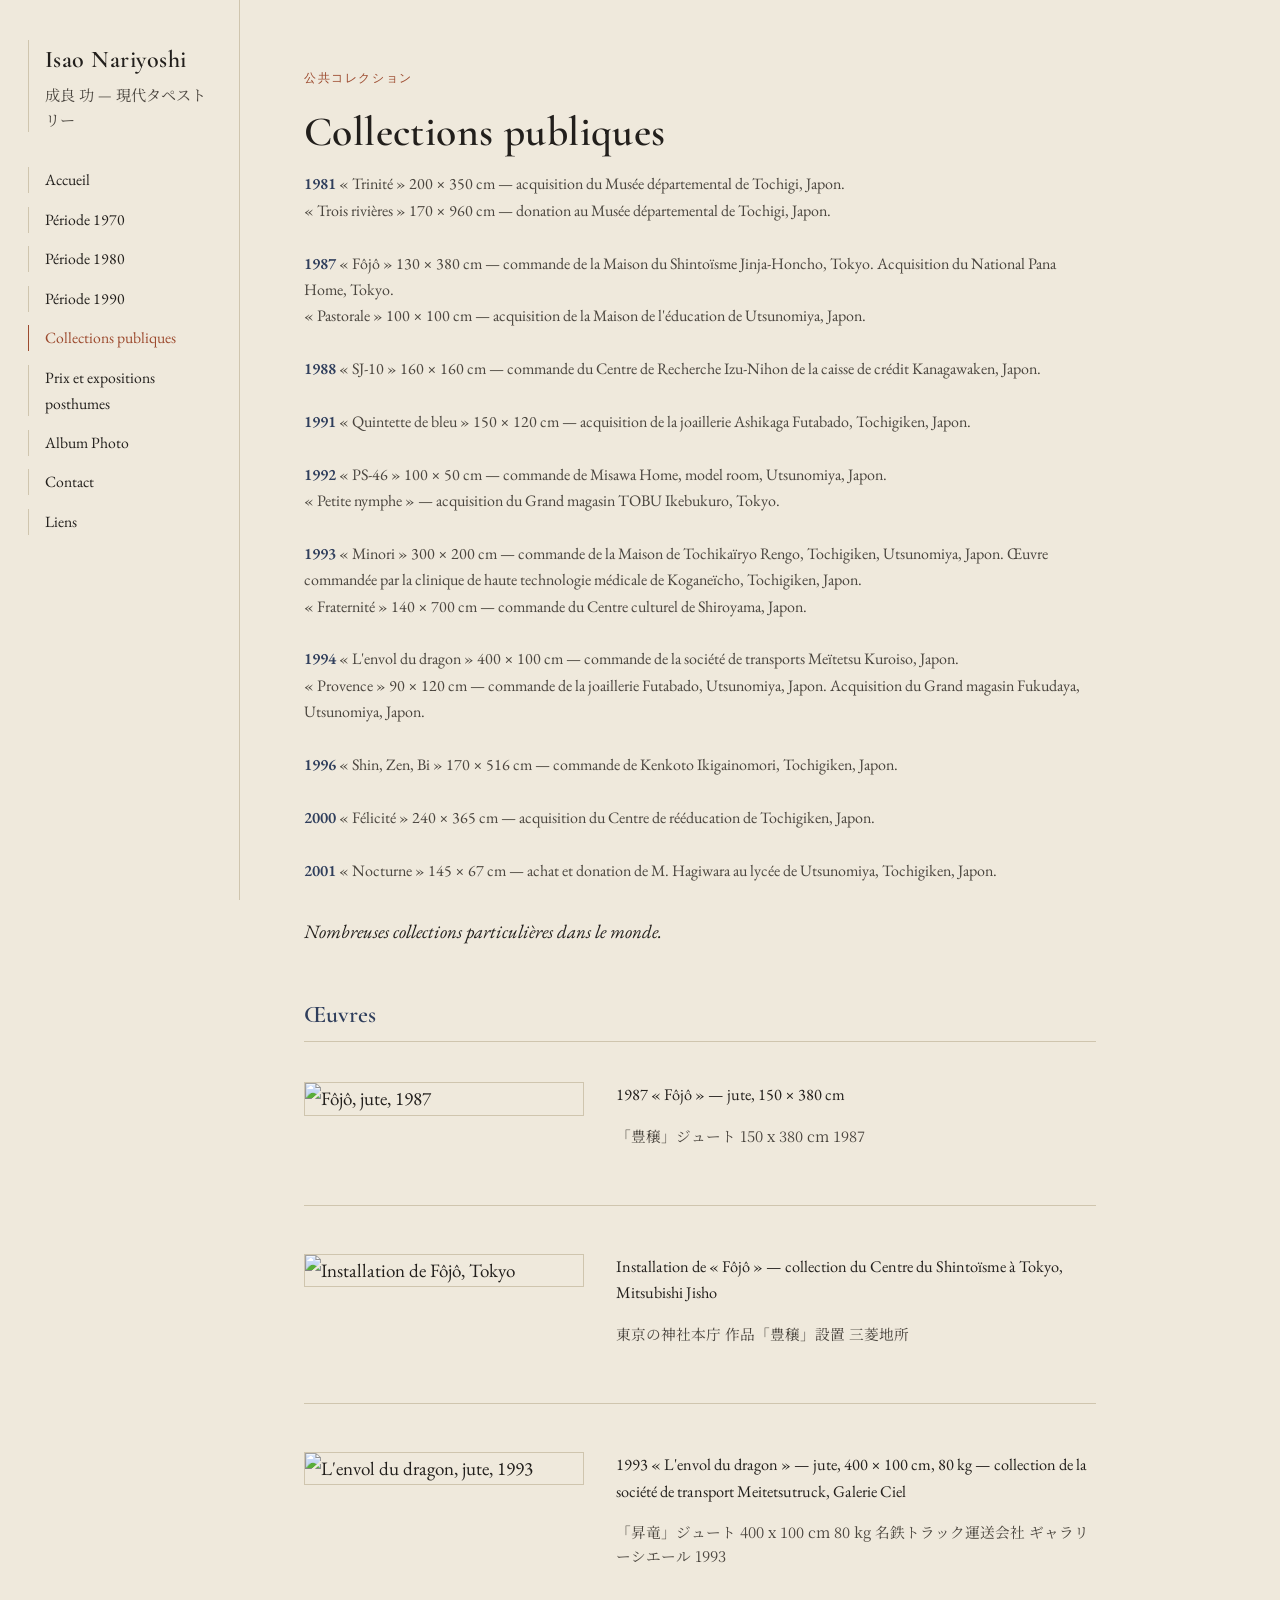
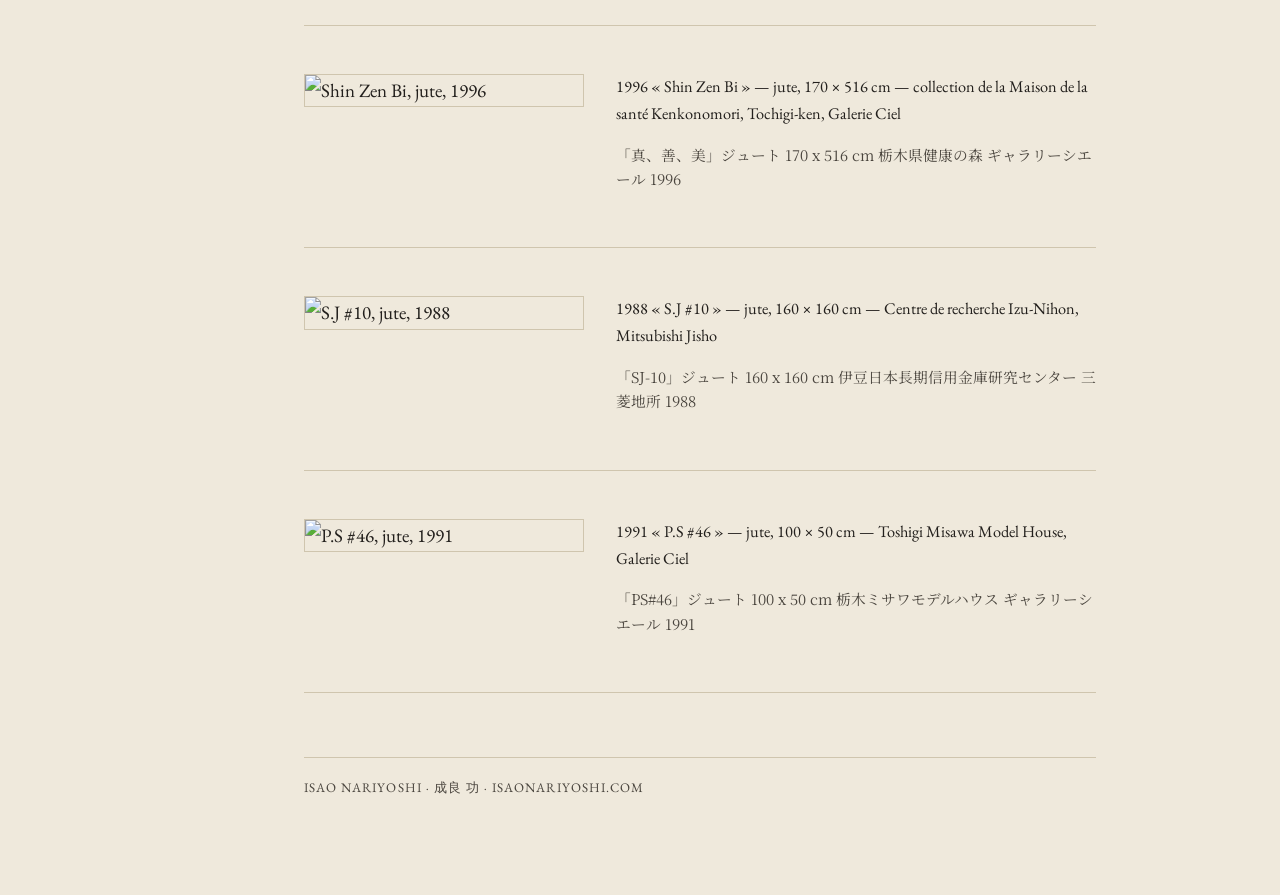
==== collections-publiques.html @ 6d0f4707 "Add files via upload" ====
<!DOCTYPE html>
<html lang="fr">
<head>
<meta charset="UTF-8">
<meta name="viewport" content="width=device-width, initial-scale=1">
<title>Collections publiques — Isao Nariyoshi</title>
<link rel="stylesheet" href="style.css">
</head>
<body>
<div class="shell">

<nav class="thread-nav">
  <a href="index.html" style="text-decoration:none;">
    <span class="mark">Isao Nariyoshi</span>
    <span class="mark-jp">成良 功 — 現代タペストリー</span>
  </a>
  <ul>
    <li><a href="index.html">Accueil</a></li>
    <li><a href="periode-1970.html">Période 1970</a></li>
    <li><a href="periode-1980.html">Période 1980</a></li>
    <li><a href="periode-1990.html">Période 1990</a></li>
    <li><a href="collections-publiques.html" aria-current="page">Collections publiques</a></li>
    <li><a href="prix-expositions.html">Prix et expositions posthumes</a></li>
    <li><a href="album-photo.html">Album Photo</a></li>
    <li><a href="contact.html">Contact</a></li>
    <li><a href="liens.html">Liens</a></li>
  </ul>
</nav>

<main>
  <p class="eyebrow jp">公共コレクション</p>
  <h1>Collections publiques</h1>

  <div class="expo-block" style="font-size:1rem;">
    <span class="yr">1981</span> « Trinité » 200 × 350 cm — acquisition du Musée départemental de Tochigi, Japon.<br>
    « Trois rivières » 170 × 960 cm — donation au Musée départemental de Tochigi, Japon.<br><br>
    <span class="yr">1987</span> « Fôjô » 130 × 380 cm — commande de la Maison du Shintoïsme Jinja-Honcho, Tokyo. Acquisition du National Pana Home, Tokyo.<br>
    « Pastorale » 100 × 100 cm — acquisition de la Maison de l'éducation de Utsunomiya, Japon.<br><br>
    <span class="yr">1988</span> « SJ-10 » 160 × 160 cm — commande du Centre de Recherche Izu-Nihon de la caisse de crédit Kanagawaken, Japon.<br><br>
    <span class="yr">1991</span> « Quintette de bleu » 150 × 120 cm — acquisition de la joaillerie Ashikaga Futabado, Tochigiken, Japon.<br><br>
    <span class="yr">1992</span> « PS-46 » 100 × 50 cm — commande de Misawa Home, model room, Utsunomiya, Japon.<br>
    « Petite nymphe » — acquisition du Grand magasin TOBU Ikebukuro, Tokyo.<br><br>
    <span class="yr">1993</span> « Minori » 300 × 200 cm — commande de la Maison de Tochikaïryo Rengo, Tochigiken, Utsunomiya, Japon. Œuvre commandée par la clinique de haute technologie médicale de Koganeïcho, Tochigiken, Japon.<br>
    « Fraternité » 140 × 700 cm — commande du Centre culturel de Shiroyama, Japon.<br><br>
    <span class="yr">1994</span> « L'envol du dragon » 400 × 100 cm — commande de la société de transports Meïtetsu Kuroiso, Japon.<br>
    « Provence » 90 × 120 cm — commande de la joaillerie Futabado, Utsunomiya, Japon. Acquisition du Grand magasin Fukudaya, Utsunomiya, Japon.<br><br>
    <span class="yr">1996</span> « Shin, Zen, Bi » 170 × 516 cm — commande de Kenkoto Ikigainomori, Tochigiken, Japon.<br><br>
    <span class="yr">2000</span> « Félicité » 240 × 365 cm — acquisition du Centre de rééducation de Tochigiken, Japon.<br><br>
    <span class="yr">2001</span> « Nocturne » 145 × 67 cm — achat et donation de M. Hagiwara au lycée de Utsunomiya, Tochigiken, Japon.
  </div>

  <p style="margin-top:2rem; font-style:italic;">Nombreuses collections particulières dans le monde.</p>

  <h2 class="section-title">Œuvres</h2>
  <div class="works">
    <div class="work">
      <img src="https://static.wixstatic.com/media/222d2c_b9faa713810f476a86677f1b14408208~mv2.jpg" alt="Fôjô, jute, 1987" loading="lazy">
      <div><p class="cap-fr">1987 « Fôjô » — jute, 150 × 380 cm</p><p class="cap-jp">「豊穣」ジュート 150 x 380 cm 1987</p></div>
    </div>
    <div class="work">
      <img src="https://static.wixstatic.com/media/222d2c_545b6b3ff33b433e8ed981dfb9680978~mv2.jpg" alt="Installation de Fôjô, Tokyo" loading="lazy">
      <div><p class="cap-fr">Installation de « Fôjô » — collection du Centre du Shintoïsme à Tokyo, Mitsubishi Jisho</p><p class="cap-jp">東京の神社本庁 作品「豊穣」設置 三菱地所</p></div>
    </div>
    <div class="work">
      <img src="https://static.wixstatic.com/media/222d2c_ed255cbe9d344fa0a2e582b6d4b2922c~mv2.jpg" alt="L'envol du dragon, jute, 1993" loading="lazy">
      <div><p class="cap-fr">1993 « L'envol du dragon » — jute, 400 × 100 cm, 80 kg — collection de la société de transport Meitetsutruck, Galerie Ciel</p><p class="cap-jp">「昇竜」ジュート 400 x 100 cm 80 kg 名鉄トラック運送会社 ギャラリーシエール 1993</p></div>
    </div>
    <div class="work">
      <img src="https://static.wixstatic.com/media/222d2c_2ae6be08cb77484ba2b7a777e7d9554f~mv2.jpg" alt="Shin Zen Bi, jute, 1996" loading="lazy">
      <div><p class="cap-fr">1996 « Shin Zen Bi » — jute, 170 × 516 cm — collection de la Maison de la santé Kenkonomori, Tochigi-ken, Galerie Ciel</p><p class="cap-jp">「真、善、美」ジュート 170 x 516 cm 栃木県健康の森 ギャラリーシエール 1996</p></div>
    </div>
    <div class="work">
      <img src="https://static.wixstatic.com/media/222d2c_cdf40bcb4deb4e9abd7b3e36dae41967~mv2.jpg" alt="S.J #10, jute, 1988" loading="lazy">
      <div><p class="cap-fr">1988 « S.J #10 » — jute, 160 × 160 cm — Centre de recherche Izu-Nihon, Mitsubishi Jisho</p><p class="cap-jp">「SJ-10」ジュート 160 x 160 cm 伊豆日本長期信用金庫研究センター 三菱地所 1988</p></div>
    </div>
    <div class="work">
      <img src="https://static.wixstatic.com/media/222d2c_45b6c6a0d28743959c1902154d176c44~mv2.jpg" alt="P.S #46, jute, 1991" loading="lazy">
      <div><p class="cap-fr">1991 « P.S #46 » — jute, 100 × 50 cm — Toshigi Misawa Model House, Galerie Ciel</p><p class="cap-jp">「PS#46」ジュート 100 x 50 cm 栃木ミサワモデルハウス ギャラリーシエール 1991</p></div>
    </div>
  </div>

  <footer class="page-end">Isao Nariyoshi · 成良 功 · isaonariyoshi.com</footer>
</main>
</div>
</body>
</html>
---- style.css ----
@import url('https://fonts.googleapis.com/css2?family=Cormorant+Garamond:ital,wght@0,500;0,600;1,500&family=EB+Garamond:ital,wght@0,400;0,500;1,400&family=Noto+Serif+JP:wght@400;500&display=swap');

:root{
  --parchment:#efe9dc;
  --parchment-deep:#e6ded0;
  --ink:#221f1c;
  --ink-soft:#4a453e;
  --indigo:#2f3e5c;
  --rust:#9c4a2e;
  --hairline:#cfc5ae;
}

*{box-sizing:border-box;}

html{scroll-behavior:smooth;}

body{
  margin:0;
  background:var(--parchment);
  color:var(--ink);
  font-family:'EB Garamond', Georgia, serif;
  font-size:19px;
  line-height:1.65;
}

a{color:var(--indigo); text-decoration-color:var(--hairline); text-underline-offset:3px;}
a:hover{color:var(--rust);}

.jp{font-family:'Noto Serif JP', serif; color:var(--ink-soft); font-size:0.92em;}

/* ---------- Layout shell ---------- */
.shell{
  display:grid;
  grid-template-columns:240px 1fr;
  min-height:100vh;
}

nav.thread-nav{
  border-right:1px solid var(--hairline);
  padding:2.5rem 1.75rem;
  position:sticky;
  top:0;
  align-self:start;
  height:100vh;
  overflow-y:auto;
}

nav.thread-nav .mark{
  font-family:'Cormorant Garamond', serif;
  font-weight:600;
  font-size:1.5rem;
  letter-spacing:0.02em;
  display:block;
  margin-bottom:0.15rem;
}
nav.thread-nav .mark-jp{
  font-family:'Noto Serif JP', serif;
  font-size:0.95rem;
  color:var(--ink-soft);
  display:block;
  margin-bottom:2.2rem;
}

nav.thread-nav ul{list-style:none; margin:0; padding:0;}
nav.thread-nav li{margin-bottom:0.85rem;}
nav.thread-nav a{
  font-size:0.98rem;
  color:var(--ink);
  text-decoration:none;
  display:block;
  padding-left:1rem;
  border-left:1px solid var(--hairline);
  transition:border-color .15s, color .15s;
}
nav.thread-nav a:hover, nav.thread-nav a[aria-current="page"]{
  color:var(--rust);
  border-left-color:var(--rust);
}

main{padding:3.5rem 4rem 6rem; max-width:920px;}

@media (max-width:800px){
  .shell{grid-template-columns:1fr;}
  nav.thread-nav{
    position:relative; height:auto; padding:1.5rem 1.5rem 1rem;
    border-right:none; border-bottom:1px solid var(--hairline);
  }
  nav.thread-nav ul{display:flex; flex-wrap:wrap; gap:0 1.2rem;}
  nav.thread-nav li{margin-bottom:0.5rem;}
  main{padding:2.2rem 1.5rem 4rem;}
}

/* ---------- Typography ---------- */
h1{
  font-family:'Cormorant Garamond', serif;
  font-weight:600;
  font-size:2.6rem;
  margin:0 0 0.3rem;
  letter-spacing:0.01em;
}
h2.section-title{
  font-family:'Cormorant Garamond', serif;
  font-weight:600;
  font-size:1.5rem;
  color:var(--indigo);
  margin:3rem 0 1.1rem;
  padding-bottom:0.4rem;
  border-bottom:1px solid var(--hairline);
}
.eyebrow{
  text-transform:uppercase;
  letter-spacing:0.14em;
  font-size:0.72rem;
  color:var(--rust);
  font-family:'EB Garamond', serif;
}

blockquote{
  font-family:'Cormorant Garamond', serif;
  font-style:italic;
  font-size:1.4rem;
  color:var(--ink);
  border-left:2px solid var(--rust);
  margin:2rem 0;
  padding:0.2rem 0 0.2rem 1.5rem;
}
blockquote cite{
  display:block;
  font-family:'EB Garamond', serif;
  font-style:normal;
  font-size:0.85rem;
  color:var(--ink-soft);
  margin-top:0.6rem;
}

/* ---------- Timeline (home) ---------- */
.timeline{margin-top:2.5rem; position:relative; padding-left:1.6rem; border-left:1px solid var(--hairline);}
.timeline .entry{position:relative; margin-bottom:1.7rem;}
.timeline .entry::before{
  content:"";
  position:absolute; left:-1.7rem; top:0.4rem;
  width:7px; height:7px; border-radius:50%;
  background:var(--rust);
}
.timeline .year{font-family:'Cormorant Garamond', serif; font-weight:600; color:var(--indigo); font-size:1.15rem;}

/* ---------- Artwork entries (period pages) ---------- */
.expo-block{margin-bottom:1.6rem; font-size:0.98rem; color:var(--ink-soft);}
.expo-block .yr{color:var(--indigo); font-weight:600;}

.works{margin-top:2.5rem; display:flex; flex-direction:column; gap:3rem;}
.work{
  display:grid;
  grid-template-columns:280px 1fr;
  gap:2rem;
  align-items:start;
  padding-bottom:2.6rem;
  border-bottom:1px solid var(--hairline);
}
.work img{width:100%; height:auto; display:block; border:1px solid var(--hairline);}
.work .cap-fr{font-size:1.02rem; margin:0 0 0.3rem;}
.work .cap-jp{font-family:'Noto Serif JP', serif; color:var(--ink-soft); font-size:0.92rem;}
@media (max-width:700px){
  .work{grid-template-columns:1fr;}
}

/* ---------- Footer ---------- */
footer.page-end{
  margin-top:4rem; padding-top:1.2rem;
  border-top:1px solid var(--hairline);
  font-size:0.82rem; color:var(--ink-soft);
  text-transform:uppercase; letter-spacing:0.08em;
}

.contact-box{margin-top:2rem; font-size:1.15rem;}
.contact-box a{font-family:'Cormorant Garamond', serif; font-size:1.4rem;}

.links-list{list-style:none; padding:0; margin-top:2rem;}
.links-list li{margin-bottom:1rem; padding-bottom:1rem; border-bottom:1px solid var(--hairline);}
.links-list .role{display:block; font-size:0.85rem; color:var(--ink-soft);}
.links-list a{font-family:'Cormorant Garamond', serif; font-size:1.25rem; font-weight:600;}

.note{
  font-size:0.85rem; color:var(--ink-soft); background:var(--parchment-deep);
  border:1px dashed var(--hairline); padding:0.9rem 1.1rem; margin-top:2rem;
}
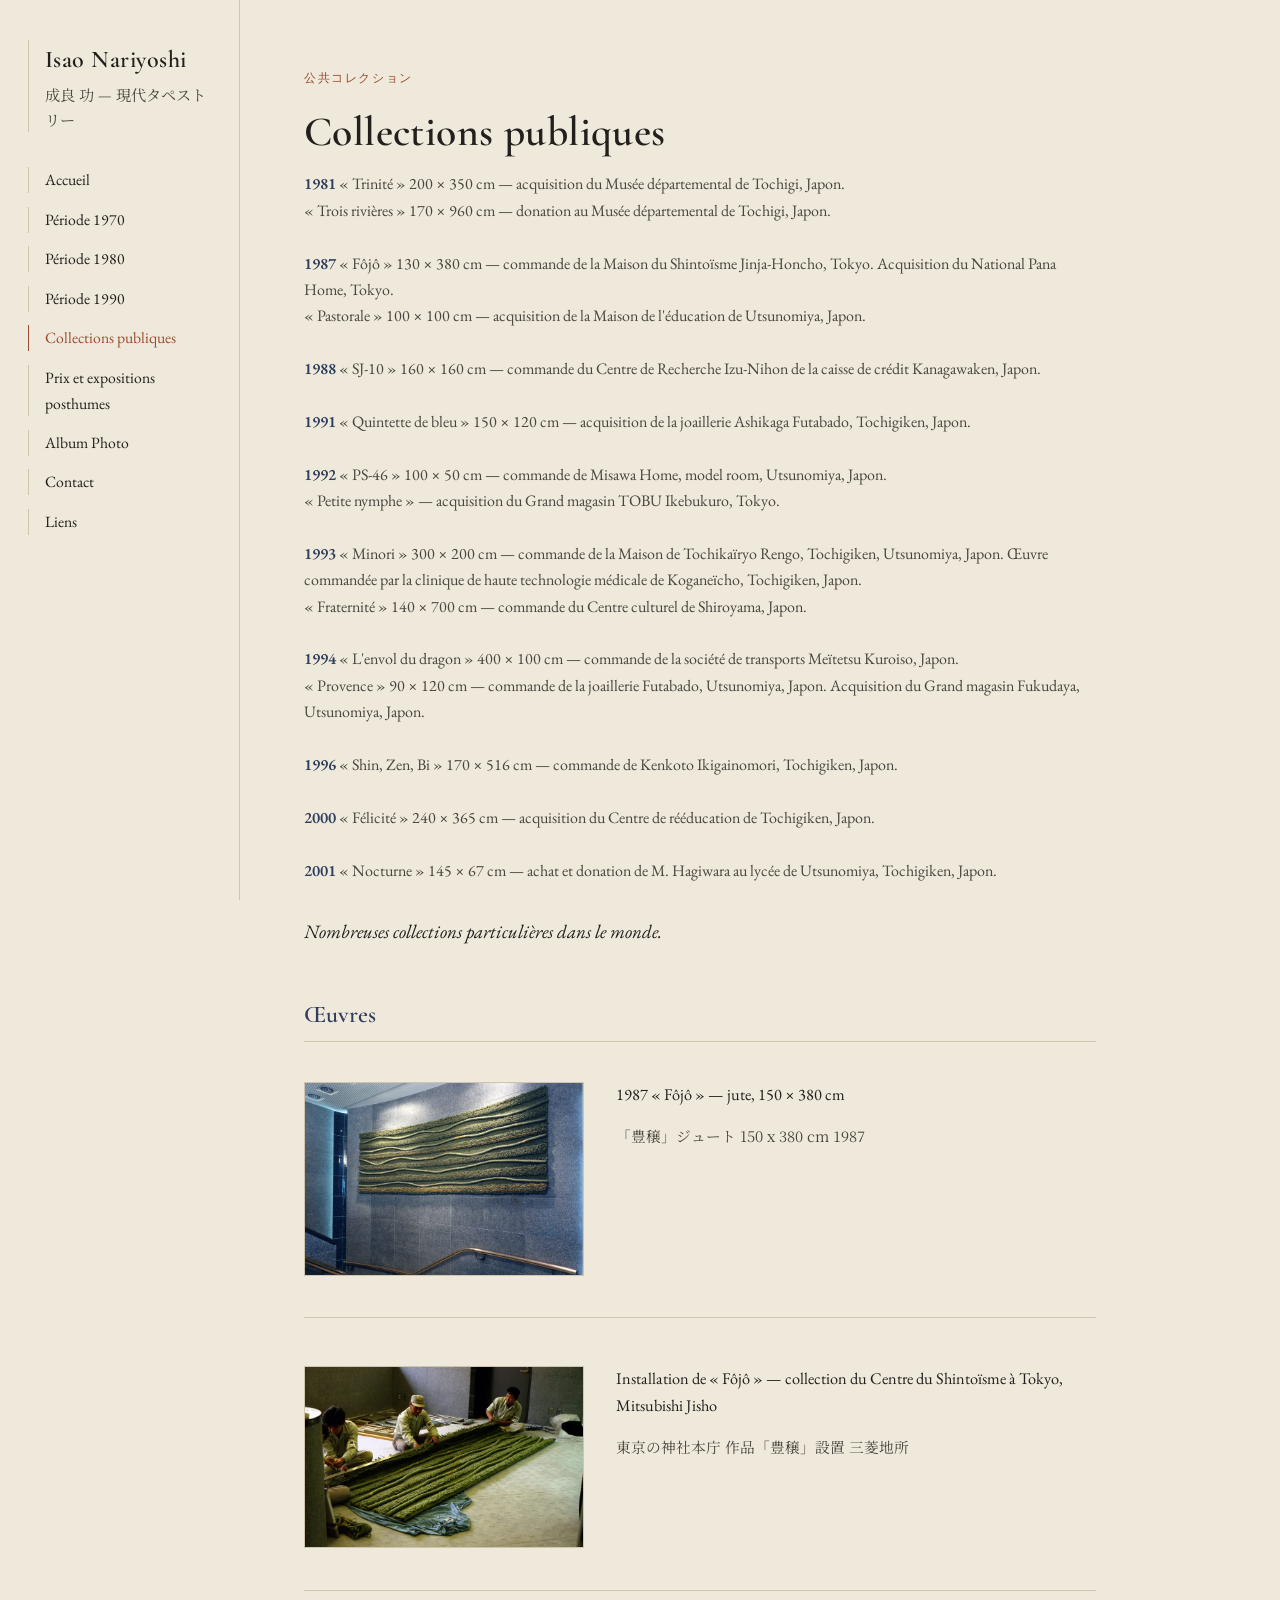
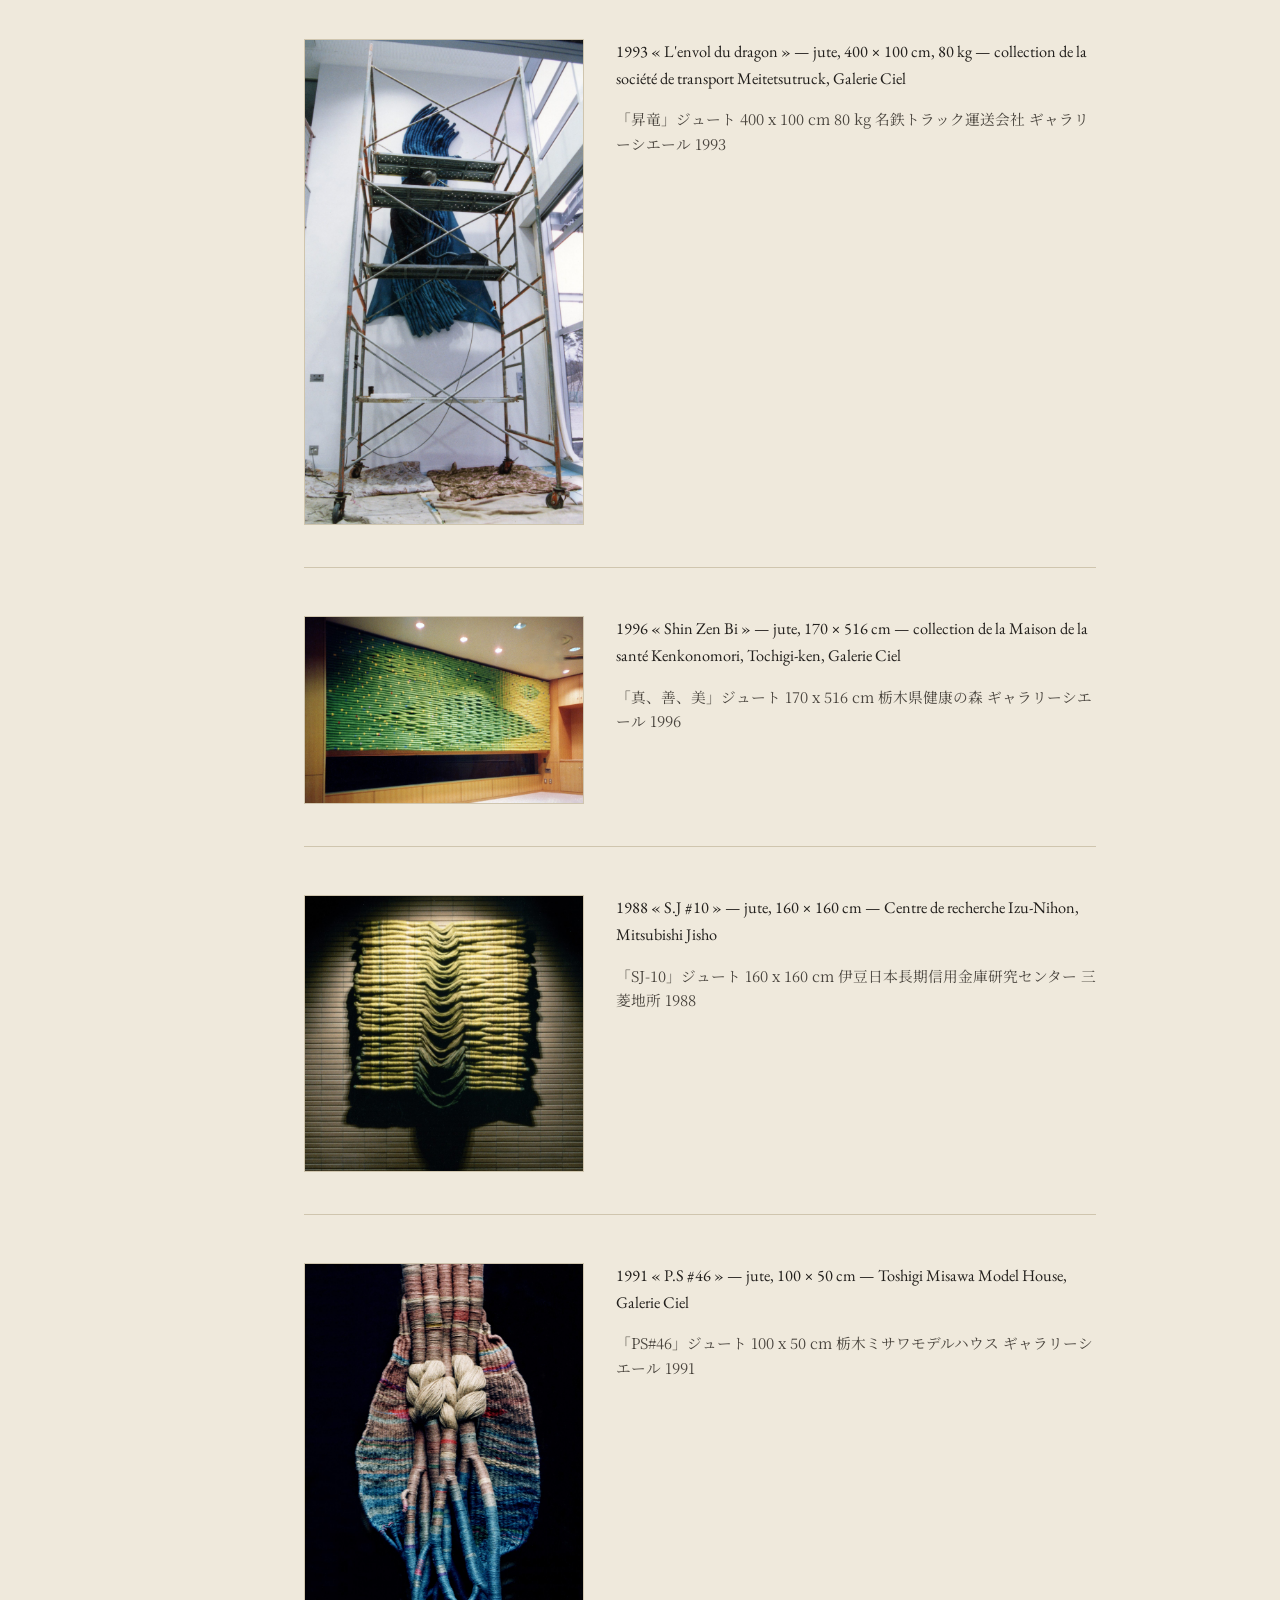
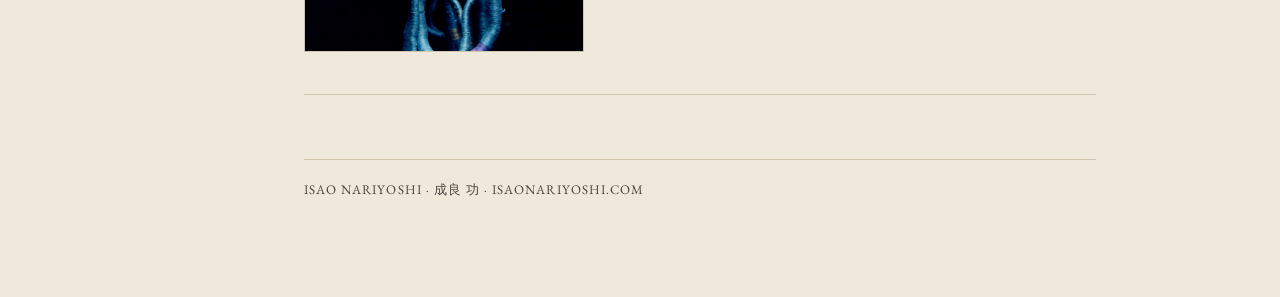
==== commit 15da0b7c: "Add files via upload" ====
--- a/collections-publiques.html
+++ b/collections-publiques.html
@@ -54,27 +54,27 @@
   <h2 class="section-title">Œuvres</h2>
   <div class="works">
     <div class="work">
-      <img src="https://static.wixstatic.com/media/222d2c_b9faa713810f476a86677f1b14408208~mv2.jpg" alt="Fôjô, jute, 1987" loading="lazy">
+      <img src="images/222d2c_b9faa713810f476a86677f1b14408208~mv2.jpg" alt="Fôjô, jute, 1987" loading="lazy">
       <div><p class="cap-fr">1987 « Fôjô » — jute, 150 × 380 cm</p><p class="cap-jp">「豊穣」ジュート 150 x 380 cm 1987</p></div>
     </div>
     <div class="work">
-      <img src="https://static.wixstatic.com/media/222d2c_545b6b3ff33b433e8ed981dfb9680978~mv2.jpg" alt="Installation de Fôjô, Tokyo" loading="lazy">
+      <img src="images/222d2c_545b6b3ff33b433e8ed981dfb9680978~mv2.jpg" alt="Installation de Fôjô, Tokyo" loading="lazy">
       <div><p class="cap-fr">Installation de « Fôjô » — collection du Centre du Shintoïsme à Tokyo, Mitsubishi Jisho</p><p class="cap-jp">東京の神社本庁 作品「豊穣」設置 三菱地所</p></div>
     </div>
     <div class="work">
-      <img src="https://static.wixstatic.com/media/222d2c_ed255cbe9d344fa0a2e582b6d4b2922c~mv2.jpg" alt="L'envol du dragon, jute, 1993" loading="lazy">
+      <img src="images/222d2c_ed255cbe9d344fa0a2e582b6d4b2922c~mv2.jpg" alt="L'envol du dragon, jute, 1993" loading="lazy">
       <div><p class="cap-fr">1993 « L'envol du dragon » — jute, 400 × 100 cm, 80 kg — collection de la société de transport Meitetsutruck, Galerie Ciel</p><p class="cap-jp">「昇竜」ジュート 400 x 100 cm 80 kg 名鉄トラック運送会社 ギャラリーシエール 1993</p></div>
     </div>
     <div class="work">
-      <img src="https://static.wixstatic.com/media/222d2c_2ae6be08cb77484ba2b7a777e7d9554f~mv2.jpg" alt="Shin Zen Bi, jute, 1996" loading="lazy">
+      <img src="images/222d2c_2ae6be08cb77484ba2b7a777e7d9554f~mv2.jpg" alt="Shin Zen Bi, jute, 1996" loading="lazy">
       <div><p class="cap-fr">1996 « Shin Zen Bi » — jute, 170 × 516 cm — collection de la Maison de la santé Kenkonomori, Tochigi-ken, Galerie Ciel</p><p class="cap-jp">「真、善、美」ジュート 170 x 516 cm 栃木県健康の森 ギャラリーシエール 1996</p></div>
     </div>
     <div class="work">
-      <img src="https://static.wixstatic.com/media/222d2c_cdf40bcb4deb4e9abd7b3e36dae41967~mv2.jpg" alt="S.J #10, jute, 1988" loading="lazy">
+      <img src="images/222d2c_cdf40bcb4deb4e9abd7b3e36dae41967~mv2.jpg" alt="S.J #10, jute, 1988" loading="lazy">
       <div><p class="cap-fr">1988 « S.J #10 » — jute, 160 × 160 cm — Centre de recherche Izu-Nihon, Mitsubishi Jisho</p><p class="cap-jp">「SJ-10」ジュート 160 x 160 cm 伊豆日本長期信用金庫研究センター 三菱地所 1988</p></div>
     </div>
     <div class="work">
-      <img src="https://static.wixstatic.com/media/222d2c_45b6c6a0d28743959c1902154d176c44~mv2.jpg" alt="P.S #46, jute, 1991" loading="lazy">
+      <img src="images/222d2c_45b6c6a0d28743959c1902154d176c44~mv2.jpg" alt="P.S #46, jute, 1991" loading="lazy">
       <div><p class="cap-fr">1991 « P.S #46 » — jute, 100 × 50 cm — Toshigi Misawa Model House, Galerie Ciel</p><p class="cap-jp">「PS#46」ジュート 100 x 50 cm 栃木ミサワモデルハウス ギャラリーシエール 1991</p></div>
     </div>
   </div>
